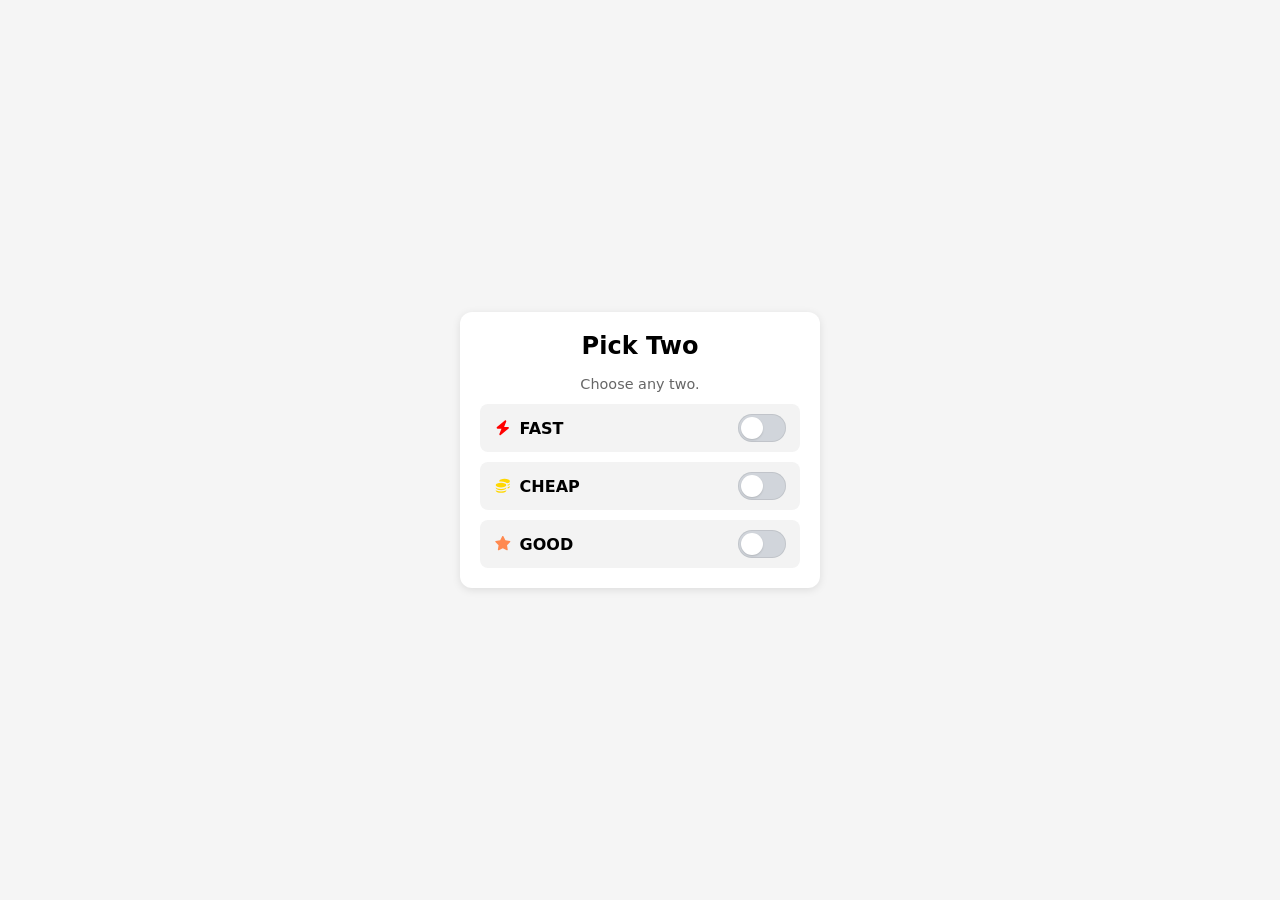
==== src/index.html @ 8452a09d "Initial Commit" ====
<!DOCTYPE html>
<html lang="en">

<head>
    <meta charset="UTF-8">
    <meta name="viewport" content="width=device-width, initial-scale=1.0">
    <title>Pick Two</title>
    <link rel="stylesheet" href="styles.css">
</head>

<body>
    <section class="pick-two">
        <h2>Pick Two</h2>
        <div class="hint">Choose any two.</div>
        <div class="row">
            <span class="label fast"><svg xmlns="http://www.w3.org/2000/svg" viewBox="0 0 640 640">
                    <path
                        d="M434.8 54.1C446.7 62.7 451.1 78.3 445.7 91.9L367.3 288L512 288C525.5 288 537.5 296.4 542.1 309.1C546.7 321.8 542.8 336 532.5 344.6L244.5 584.6C233.2 594 217.1 594.5 205.2 585.9C193.3 577.3 188.9 561.7 194.3 548.1L272.7 352L128 352C114.5 352 102.5 343.6 97.9 330.9C93.3 318.2 97.2 304 107.5 295.4L395.5 55.4C406.8 46 422.9 45.5 434.8 54.1z" />
                </svg> FAST</span>
            <label class="switch">
                <input type="checkbox" class="pick" id="opt-fast">
                <span class="slider"></span>
            </label>
        </div>
        <div class="row">
            <span class="label cheap"><svg xmlns="http://www.w3.org/2000/svg" viewBox="0 0 640 640">
                    <path
                        d="M192 160L192 144C192 99.8 278 64 384 64C490 64 576 99.8 576 144L576 160C576 190.6 534.7 217.2 474 230.7C471.6 227.9 469.1 225.2 466.6 222.7C451.1 207.4 431.1 195.8 410.2 187.2C368.3 169.7 313.7 160.1 256 160.1C234.1 160.1 212.7 161.5 192.2 164.2C192 162.9 192 161.5 192 160.1zM496 417L496 370.8C511.1 366.9 525.3 362.3 538.2 356.9C551.4 351.4 564.3 344.7 576 336.6L576 352C576 378.8 544.5 402.5 496 417zM496 321L496 288C496 283.5 495.6 279.2 495 275C510.5 271.1 525 266.4 538.2 260.8C551.4 255.2 564.3 248.6 576 240.5L576 255.9C576 282.7 544.5 306.4 496 320.9zM64 304L64 288C64 243.8 150 208 256 208C362 208 448 243.8 448 288L448 304C448 348.2 362 384 256 384C150 384 64 348.2 64 304zM448 400C448 444.2 362 480 256 480C150 480 64 444.2 64 400L64 384.6C75.6 392.7 88.5 399.3 101.8 404.9C143.7 422.4 198.3 432 256 432C313.7 432 368.3 422.3 410.2 404.9C423.4 399.4 436.3 392.7 448 384.6L448 400zM448 480.6L448 496C448 540.2 362 576 256 576C150 576 64 540.2 64 496L64 480.6C75.6 488.7 88.5 495.3 101.8 500.9C143.7 518.4 198.3 528 256 528C313.7 528 368.3 518.3 410.2 500.9C423.4 495.4 436.3 488.7 448 480.6z" />
                </svg> CHEAP</span>
            <label class="switch">
                <input type="checkbox" class="pick" id="opt-cheap">
                <span class="slider"></span>
            </label>
        </div>
        <div class="row">
            <span class="label good"><svg xmlns="http://www.w3.org/2000/svg" viewBox="0 0 640 640">
                    <path
                        d="M341.5 45.1C337.4 37.1 329.1 32 320.1 32C311.1 32 302.8 37.1 298.7 45.1L225.1 189.3L65.2 214.7C56.3 216.1 48.9 222.4 46.1 231C43.3 239.6 45.6 249 51.9 255.4L166.3 369.9L141.1 529.8C139.7 538.7 143.4 547.7 150.7 553C158 558.3 167.6 559.1 175.7 555L320.1 481.6L464.4 555C472.4 559.1 482.1 558.3 489.4 553C496.7 547.7 500.4 538.8 499 529.8L473.7 369.9L588.1 255.4C594.5 249 596.7 239.6 593.9 231C591.1 222.4 583.8 216.1 574.8 214.7L415 189.3L341.5 45.1z" />
                </svg> GOOD</span>
            <label class="switch">
                <input type="checkbox" class="pick" id="opt-good">
                <span class="slider"></span>
            </label>
        </div>
    </section>

    <script type="module" src="index.js"></script>
</body>

</html>
---- src/styles.css ----
body {
	font-family:
		system-ui, -apple-system, BlinkMacSystemFont, "Segoe UI", Roboto, Oxygen,
		Ubuntu, Cantarell, "Open Sans", "Helvetica Neue", sans-serif;
	display: flex;
	justify-content: center;
	align-items: center;
	min-height: 100vh;
	background: whitesmoke;
	margin: 0;
}

.pick-two {
	background: #fff;
	border-radius: 0.75rem;
	padding: 1.25rem;
	box-shadow: 0 0.125rem 0.5rem rgba(0, 0, 0, 0.1);
	max-width: 20rem;
	width: 100%;
}

.pick-two h2 {
	margin: 0 0 1rem;
	text-align: center;
}

.hint {
	margin: 0.25rem 0 0.75rem;
	text-align: center;
	color: #666;
	font-size: 0.9em;
}

.row {
	display: flex;
	align-items: center;
	justify-content: space-between;
	gap: 0.75rem;
	background: #f3f3f3;
	border-radius: 0.5rem;
	padding: 0.625rem 0.875rem;
	margin-top: 0.625rem;
}

.label {
	display: flex;
	align-items: center;
	gap: 0.5rem;
	font-weight: bold;
}

/* Ensure inline SVG icons are visible and sized like text icons */
.label svg {
	width: 1.1em;
	height: 1.1em;
	flex-shrink: 0;
	display: inline-block;
	vertical-align: middle;
	fill: currentColor;
}

/* Switch (slider) styles */
.switch {
	position: relative;
	display: inline-block;
	width: 3rem;
	height: 1.75rem;
}

.switch input {
	opacity: 0;
	width: 0;
	height: 0;
}

.slider {
	position: absolute;
	cursor: pointer;
	top: 0;
	left: 0;
	right: 0;
	bottom: 0;
	background-color: #d1d5db;
	transition:
		background-color 180ms ease,
		box-shadow 180ms ease;
	border-radius: 9999px;
	box-shadow: inset 0 0 0 0.0625rem rgba(0, 0, 0, 0.08);
}

.slider:before {
	position: absolute;
	content: "";
	height: 1.375rem;
	width: 1.375rem;
	left: 0.1875rem;
	top: 0.1875rem;
	background-color: #fff;
	transition: transform 180ms ease;
	border-radius: 9999px;
	box-shadow: 0 0.0625rem 0.125rem rgba(0, 0, 0, 0.15);
}

.switch input:checked + .slider {
	background-color: #4caf50;
}

.switch input:checked + .slider:before {
	transform: translateX(1.25rem);
}

/* Color only the icon, not the text */
.label.fast svg {
	color: #ff0000;
}

.label.cheap svg {
	color: #ffd700;
}

.label.good svg {
	color: #ff894f;
}

.row .label.fast ~ .switch input:checked + .slider {
	background-color: #ff0000;
}

.row .label.cheap ~ .switch input:checked + .slider {
	background-color: #ffd700;
}

.row .label.good ~ .switch input:checked + .slider {
	background-color: #ff894f;
}

#pick-two-msg {
	margin-top: 0.75rem;
	text-align: center;
	color: #b00020;
	font-size: 0.9em;
}
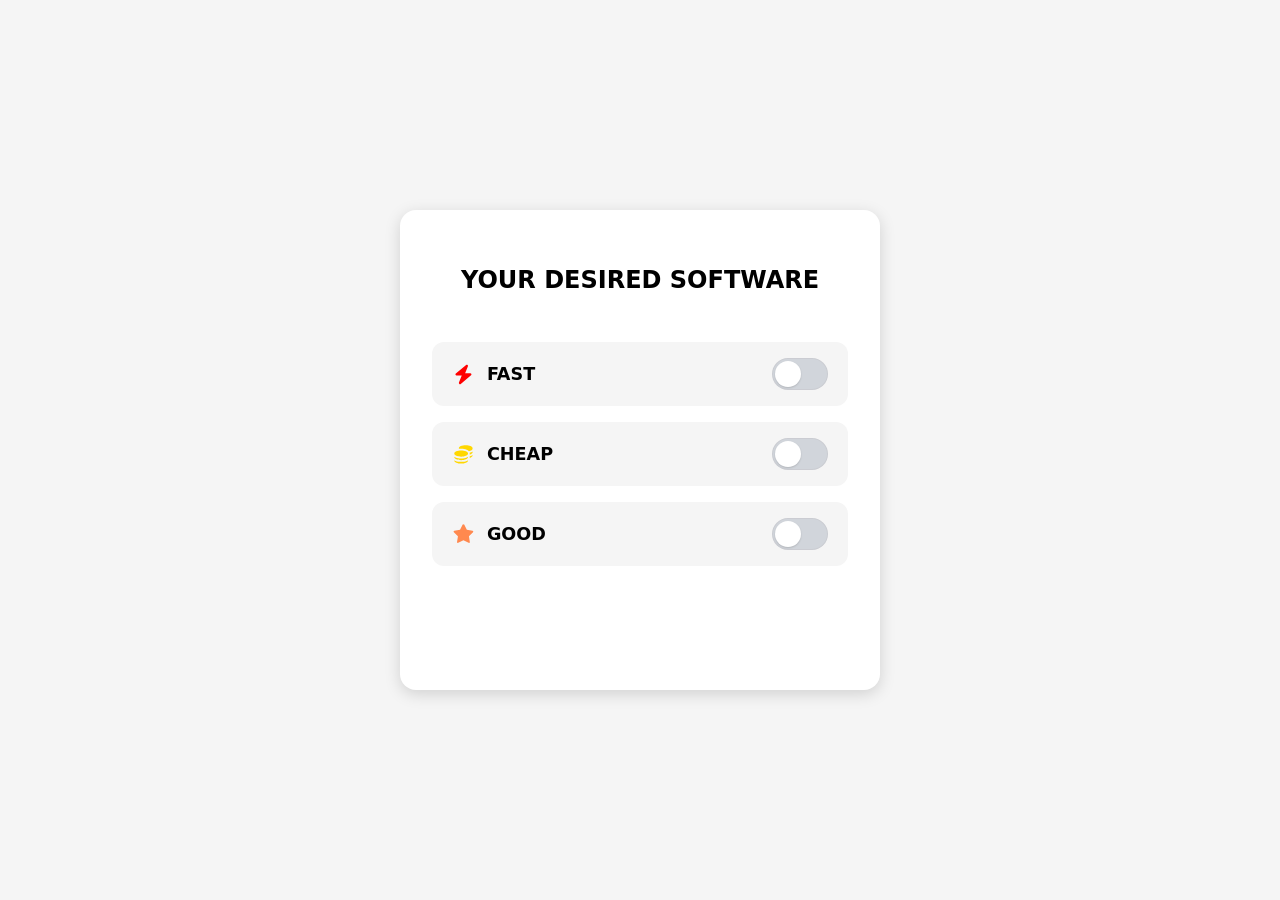
==== commit c25ffa9f: "Update in 29 Aug 2025 at 08:16:54" ====
--- a/src/index.html
+++ b/src/index.html
@@ -10,8 +10,7 @@
 
 <body>
     <section class="pick-two">
-        <h2>Pick Two</h2>
-        <div class="hint">Choose any two.</div>
+        <h2>YOUR DESIRED SOFTWARE</h2>
         <div class="row">
             <span class="label fast"><svg xmlns="http://www.w3.org/2000/svg" viewBox="0 0 640 640">
                     <path
--- a/src/styles.css
+++ b/src/styles.css
@@ -12,47 +12,46 @@
 
 .pick-two {
 	background: #fff;
-	border-radius: 0.75rem;
-	padding: 1.25rem;
-	box-shadow: 0 0.125rem 0.5rem rgba(0, 0, 0, 0.1);
-	max-width: 20rem;
-	width: 100%;
+	border-radius: 1rem;
+	padding: 2rem;
+	box-shadow: 0 0.25rem 1rem rgba(0, 0, 0, 0.15);
+	width: 30rem;
+	height: 30rem;
+	box-sizing: border-box;
+	overflow: hidden;
 }
 
 .pick-two h2 {
-	margin: 0 0 1rem;
+	margin: 0 0 1.5rem;
 	text-align: center;
-}
-
-.hint {
-	margin: 0.25rem 0 0.75rem;
-	text-align: center;
-	color: #666;
-	font-size: 0.9em;
+	font-size: 1.5rem;
+	padding-bottom: 1em;
+	padding-top: 1em;
 }
 
 .row {
 	display: flex;
 	align-items: center;
 	justify-content: space-between;
-	gap: 0.75rem;
-	background: #f3f3f3;
-	border-radius: 0.5rem;
-	padding: 0.625rem 0.875rem;
-	margin-top: 0.625rem;
+	gap: 1rem;
+	background: whitesmoke;
+	border-radius: 0.75rem;
+	padding: 1rem 1.25rem;
+	margin-top: 1rem;
 }
 
 .label {
 	display: flex;
 	align-items: center;
-	gap: 0.5rem;
+	gap: 0.75rem;
 	font-weight: bold;
+	font-size: 1.1rem;
 }
 
 /* Ensure inline SVG icons are visible and sized like text icons */
 .label svg {
-	width: 1.1em;
-	height: 1.1em;
+	width: 1.3em;
+	height: 1.3em;
 	flex-shrink: 0;
 	display: inline-block;
 	vertical-align: middle;
@@ -63,8 +62,8 @@
 .switch {
 	position: relative;
 	display: inline-block;
-	width: 3rem;
-	height: 1.75rem;
+	width: 3.5rem;
+	height: 2rem;
 }
 
 .switch input {
@@ -85,14 +84,14 @@
 		background-color 180ms ease,
 		box-shadow 180ms ease;
 	border-radius: 9999px;
-	box-shadow: inset 0 0 0 0.0625rem rgba(0, 0, 0, 0.08);
+	box-shadow: inset 0 0 0 0.0625rem rgba(132, 100, 100, 0.08);
 }
 
 .slider:before {
 	position: absolute;
 	content: "";
-	height: 1.375rem;
-	width: 1.375rem;
+	height: 1.625rem;
+	width: 1.625rem;
 	left: 0.1875rem;
 	top: 0.1875rem;
 	background-color: #fff;
@@ -106,7 +105,7 @@
 }
 
 .switch input:checked + .slider:before {
-	transform: translateX(1.25rem);
+	transform: translateX(1.5rem);
 }
 
 /* Color only the icon, not the text */
@@ -135,8 +134,8 @@
 }
 
 #pick-two-msg {
-	margin-top: 0.75rem;
+	margin-top: 1rem;
 	text-align: center;
 	color: #b00020;
-	font-size: 0.9em;
+	font-size: 1rem;
 }
